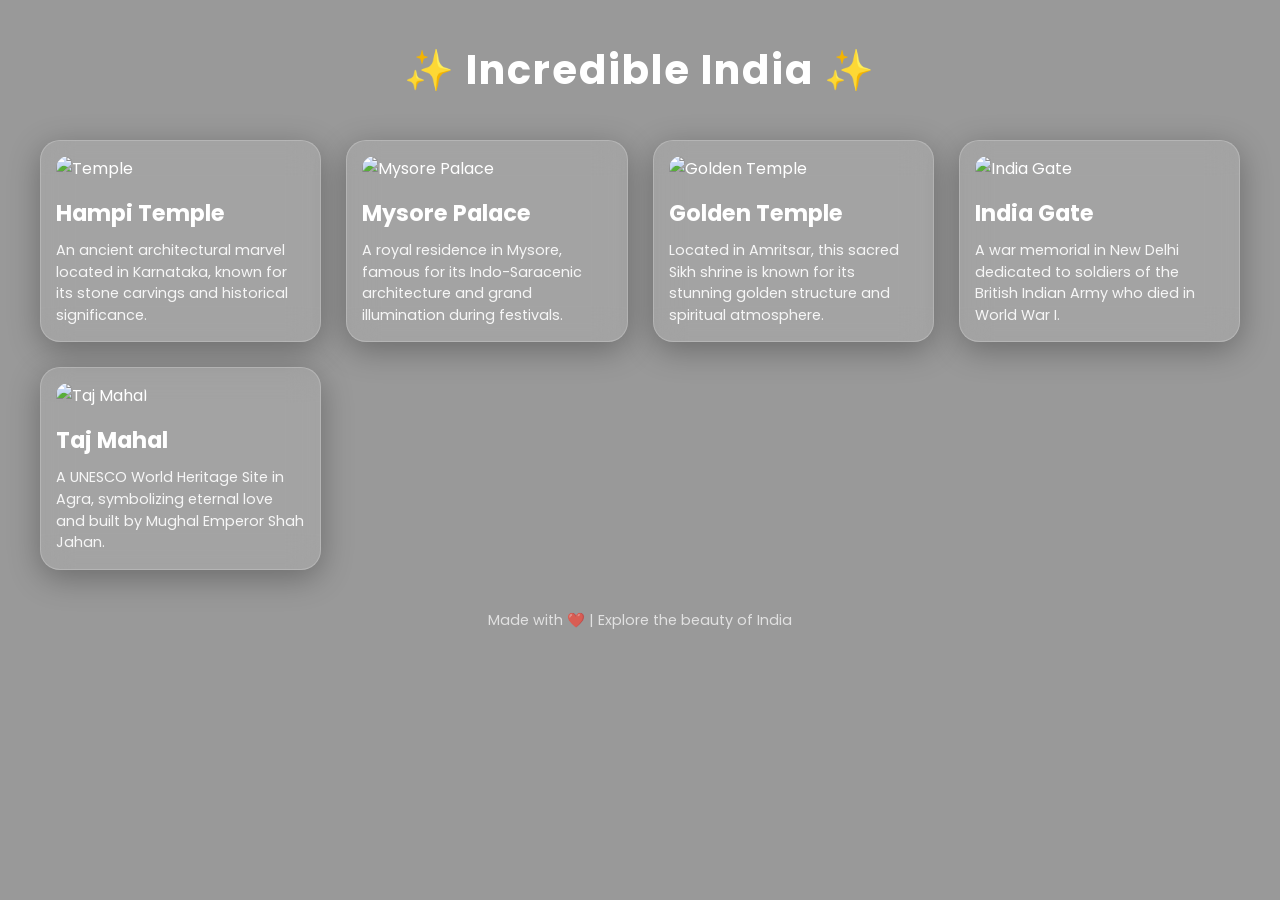
==== index.html @ c063e9db "Add files via upload" ====
<!DOCTYPE html>
<html lang="en">
<head>
  <meta charset="UTF-8" />
  <meta name="viewport" content="width=device-width, initial-scale=1.0" />
  <title>Incredible India</title>

  <!-- Google Fonts -->
  <link href="https://fonts.googleapis.com/css2?family=Poppins:wght@300;400;600&display=swap" rel="stylesheet">

  <style>
    * {
      margin: 0;
      padding: 0;
      box-sizing: border-box;
      font-family: 'Poppins', sans-serif;
    }

    body {
      background: url('Mountain.jpg') no-repeat center center/cover;
      min-height: 100vh;
      color: #fff;
    }

    .overlay {
      background: rgba(0, 0, 0, 0.4);
      min-height: 100vh;
      padding: 40px;
    }

    h1 {
      text-align: center;
      margin-bottom: 40px;
      font-size: 2.5rem;
      letter-spacing: 2px;
    }

    .grid {
      display: grid;
      grid-template-columns: repeat(auto-fit, minmax(280px, 1fr));
      gap: 25px;
    }

    .card {
      backdrop-filter: blur(15px);
      background: rgba(255, 255, 255, 0.1);
      border-radius: 20px;
      padding: 15px;
      border: 1px solid rgba(255, 255, 255, 0.2);
      box-shadow: 0 8px 32px rgba(0,0,0,0.3);
      transition: 0.4s ease;
    }

    .card:hover {
      transform: translateY(-10px) scale(1.02);
    }

    .card img {
      width: 100%;
      border-radius: 15px;
      height: 180px;
      object-fit: cover;
    }

    .card h2 {
      margin: 15px 0 10px;
      font-size: 1.4rem;
    }

    .card p {
      font-size: 0.9rem;
      line-height: 1.5;
      opacity: 0.9;
    }

    footer {
      text-align: center;
      margin-top: 40px;
      font-size: 0.9rem;
      opacity: 0.7;
    }
  </style>
</head>

<body>
  <div class="overlay">
    <h1>✨ Incredible India ✨</h1>

    <div class="grid">

      <div class="card">
        <img src="temple.jpg" alt="Temple" />
        <h2>Hampi Temple</h2>
        <p>An ancient architectural marvel located in Karnataka, known for its stone carvings and historical significance.</p>
      </div>

      <div class="card">
        <img src="mysorepalace.jpg" alt="Mysore Palace" />
        <h2>Mysore Palace</h2>
        <p>A royal residence in Mysore, famous for its Indo-Saracenic architecture and grand illumination during festivals.</p>
      </div>

      <div class="card">
        <img src="goldentemple.jpg" alt="Golden Temple" />
        <h2>Golden Temple</h2>
        <p>Located in Amritsar, this sacred Sikh shrine is known for its stunning golden structure and spiritual atmosphere.</p>
      </div>

      <div class="card">
        <img src="indiagate.jpg" alt="India Gate" />
        <h2>India Gate</h2>
        <p>A war memorial in New Delhi dedicated to soldiers of the British Indian Army who died in World War I.</p>
      </div>

      <div class="card">
        <img src="tajmahal.jpg" alt="Taj Mahal" />
        <h2>Taj Mahal</h2>
        <p>A UNESCO World Heritage Site in Agra, symbolizing eternal love and built by Mughal Emperor Shah Jahan.</p>
      </div>

    </div>

    <footer>
      Made with ❤️ | Explore the beauty of India
    </footer>
  </div>
</body>
</html>
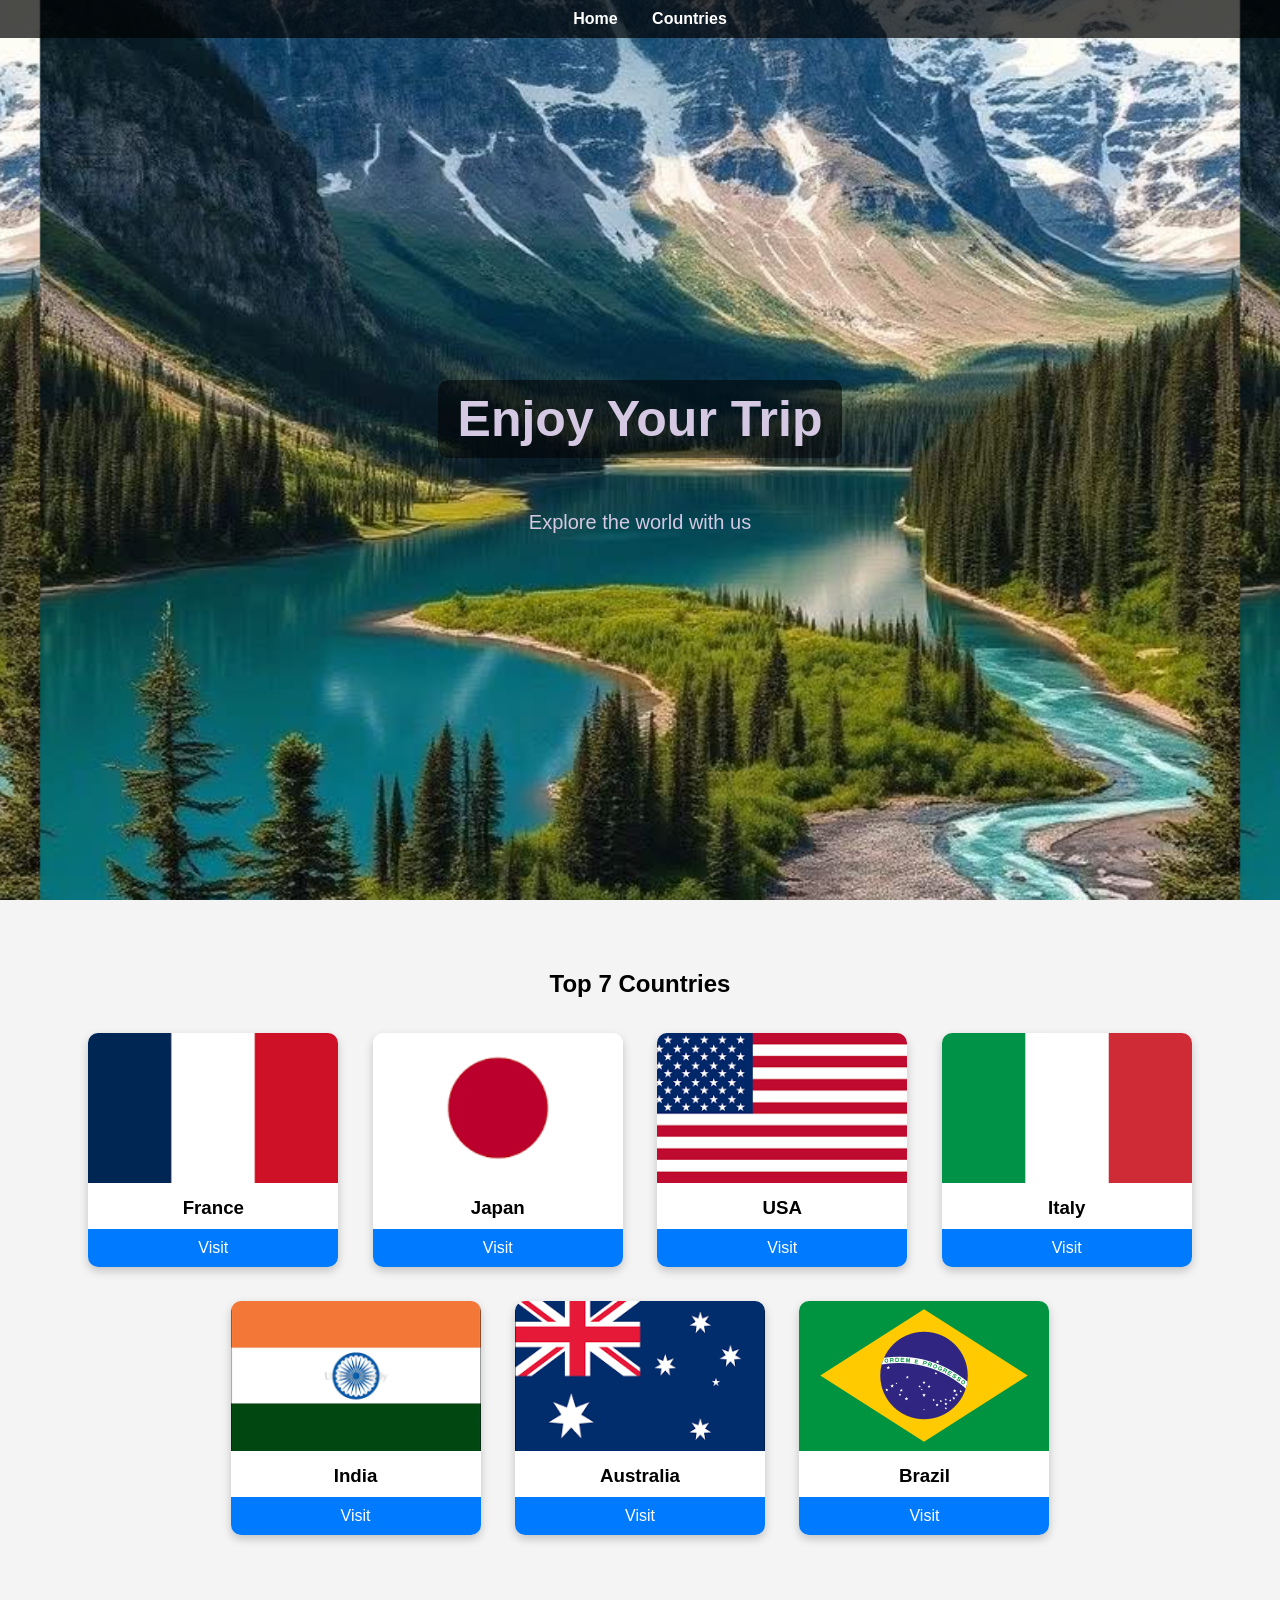
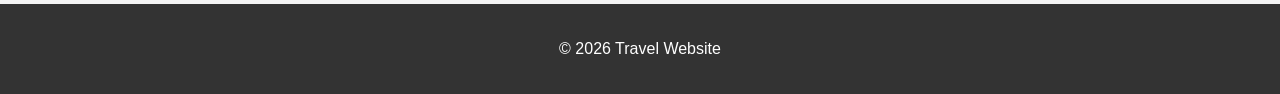
==== commit d1adb452: "Initial commit" ====
--- a/index.html
+++ b/index.html
@@ -1,128 +1,181 @@
 <!DOCTYPE html>
 <html lang="en">
 <head>
-  <meta charset="UTF-8" />
-  <meta name="viewport" content="width=device-width, initial-scale=1.0" />
-  <title>Incredible India</title>
-
-  <!-- Google Fonts -->
-  <link href="https://fonts.googleapis.com/css2?family=Poppins:wght@300;400;600&display=swap" rel="stylesheet">
-
+  <meta charset="UTF-8">
+  <title>Travel Website</title>
   <style>
-    * {
+    body {
       margin: 0;
-      padding: 0;
-      box-sizing: border-box;
-      font-family: 'Poppins', sans-serif;
+      font-family: Arial, sans-serif;
     }
 
-    body {
-      background: url('Mountain.jpg') no-repeat center center/cover;
-      min-height: 100vh;
-      color: #fff;
+    /* Hero Section */
+    .hero {
+      background-image: url('img/Mountain.jpg'); /* replace with your uploaded image path */
+      background-size: 1200px;
+      background-position: center;
+      height: 100vh;
+      color: rgb(213, 200, 227);
+      display: flex;
+      flex-direction: column;
+      justify-content: center;
+      align-items: center;
+      text-align: center;
     }
 
-    .overlay {
-      background: rgba(0, 0, 0, 0.4);
-      min-height: 100vh;
-      padding: 40px;
+    .hero h1 {
+      font-size: 50px;
+      background: rgba(0,0,0,0.5);
+      padding: 10px 20px;
+      border-radius: 10px;
     }
 
-    h1 {
-      text-align: center;
-      margin-bottom: 40px;
-      font-size: 2.5rem;
-      letter-spacing: 2px;
+    .hero p {
+      font-size: 20px;
     }
 
-    .grid {
-      display: grid;
-      grid-template-columns: repeat(auto-fit, minmax(280px, 1fr));
-      gap: 25px;
+    /* Navigation */
+    nav {
+      position: fixed;
+      top: 0;
+      width: 100%;
+      background: rgba(0,0,0,0.7);
+      padding: 10px;
+      text-align: center;
+      z-index: 1000;
     }
 
-    .card {
-      backdrop-filter: blur(15px);
-      background: rgba(255, 255, 255, 0.1);
-      border-radius: 20px;
-      padding: 15px;
-      border: 1px solid rgba(255, 255, 255, 0.2);
-      box-shadow: 0 8px 32px rgba(0,0,0,0.3);
-      transition: 0.4s ease;
+    nav a {
+      color: white;
+      margin: 0 15px;
+      text-decoration: none;
+      font-weight: bold;
     }
 
-    .card:hover {
-      transform: translateY(-10px) scale(1.02);
+    nav a:hover {
+      color: yellow;
     }
 
-    .card img {
+    /* Countries Section */
+    .countries {
+      padding: 50px;
+      text-align: center;
+      background: #f4f4f4;
+    }
+
+    .country-card {
+      display: inline-block;
+      width: 250px;
+      margin: 15px;
+      border-radius: 10px;
+      overflow: hidden;
+      box-shadow: 0 4px 10px rgba(0,0,0,0.2);
+      transition: transform 0.3s;
+      background: white;
+    }
+
+    .country-card:hover {
+      transform: scale(1.05);
+    }
+
+    .country-card img {
       width: 100%;
-      border-radius: 15px;
-      height: 180px;
+      height: 150px;
       object-fit: cover;
     }
 
-    .card h2 {
-      margin: 15px 0 10px;
-      font-size: 1.4rem;
+    .country-card h3 {
+      margin: 10px 0;
     }
 
-    .card p {
-      font-size: 0.9rem;
-      line-height: 1.5;
-      opacity: 0.9;
+    .country-card a {
+      display: block;
+      padding: 10px;
+      background: #007BFF;
+      color: white;
+      text-decoration: none;
+    }
+
+    .country-card a:hover {
+      background: #0056b3;
+    }
+
+    /* Country Pages */
+    .country-page {
+      padding: 100px 20px;
+      text-align: center;
     }
 
     footer {
+      background: #333;
+      color: white;
       text-align: center;
-      margin-top: 40px;
-      font-size: 0.9rem;
-      opacity: 0.7;
+      padding: 20px;
     }
   </style>
 </head>
+<body>
 
-<body>
-  <div class="overlay">
-    <h1>✨ Incredible India ✨</h1>
+<nav>
+  <a href="#home">Home</a>
+  <a href="#countries">Countries</a>
+</nav>
 
-    <div class="grid">
+<div class="hero" id="home">
+  <h1>Enjoy Your Trip</h1>
+  <p>Explore the world with us</p>
+</div>
 
-      <div class="card">
-        <img src="temple.jpg" alt="Temple" />
-        <h2>Hampi Temple</h2>
-        <p>An ancient architectural marvel located in Karnataka, known for its stone carvings and historical significance.</p>
-      </div>
+<section class="countries" id="countries">
+  <h2>Top 7 Countries</h2>
 
-      <div class="card">
-        <img src="mysorepalace.jpg" alt="Mysore Palace" />
-        <h2>Mysore Palace</h2>
-        <p>A royal residence in Mysore, famous for its Indo-Saracenic architecture and grand illumination during festivals.</p>
-      </div>
+  <div class="country-card">
+    <img src="img/fra.jpg" alt="France">
+    <h3>France</h3>
+    <a href="France.html">Visit</a>
+  </div>
 
-      <div class="card">
-        <img src="goldentemple.jpg" alt="Golden Temple" />
-        <h2>Golden Temple</h2>
-        <p>Located in Amritsar, this sacred Sikh shrine is known for its stunning golden structure and spiritual atmosphere.</p>
-      </div>
+  <div class="country-card">
+    <img src="img/jj.jpg" alt="Japan">
+    <h3>Japan</h3>
+    <a href="japan.html">Visit</a>
+  </div>
 
-      <div class="card">
-        <img src="indiagate.jpg" alt="India Gate" />
-        <h2>India Gate</h2>
-        <p>A war memorial in New Delhi dedicated to soldiers of the British Indian Army who died in World War I.</p>
-      </div>
+  <div class="country-card">
+    <img src="img/us.jpg" alt="USA">
+    <h3>USA</h3>
+    <a href="usa.html">Visit</a>
+  </div>
 
-      <div class="card">
-        <img src="tajmahal.jpg" alt="Taj Mahal" />
-        <h2>Taj Mahal</h2>
-        <p>A UNESCO World Heritage Site in Agra, symbolizing eternal love and built by Mughal Emperor Shah Jahan.</p>
-      </div>
+  <div class="country-card">
+    <img src="img/ita.jpg" alt="Italy">
+    <h3>Italy</h3>
+    <a href="italy.html">Visit</a>
+  </div>
 
-    </div>
+  <div class="country-card">
+    <img src="img/ind.jpg" alt="India">
+    <h3>India</h3>
+    <a href="india.html">Visit</a>
+  </div>
 
-    <footer>
-      Made with ❤️ | Explore the beauty of India
-    </footer>
+  <div class="country-card">
+    <img src="img/au.jpg" alt="Australia">
+    <h3>Australia</h3>
+    <a href="australia.html">Visit</a>
   </div>
+
+  <div class="country-card">
+    <img src="img/br.jpg" alt="Brazil">
+    <h3>Brazil</h3>
+    <a href="brazil.html">Visit</a>
+  </div>
+
+</section>
+
+<footer>
+  <p>© 2026 Travel Website</p>
+</footer>
+
 </body>
 </html>
